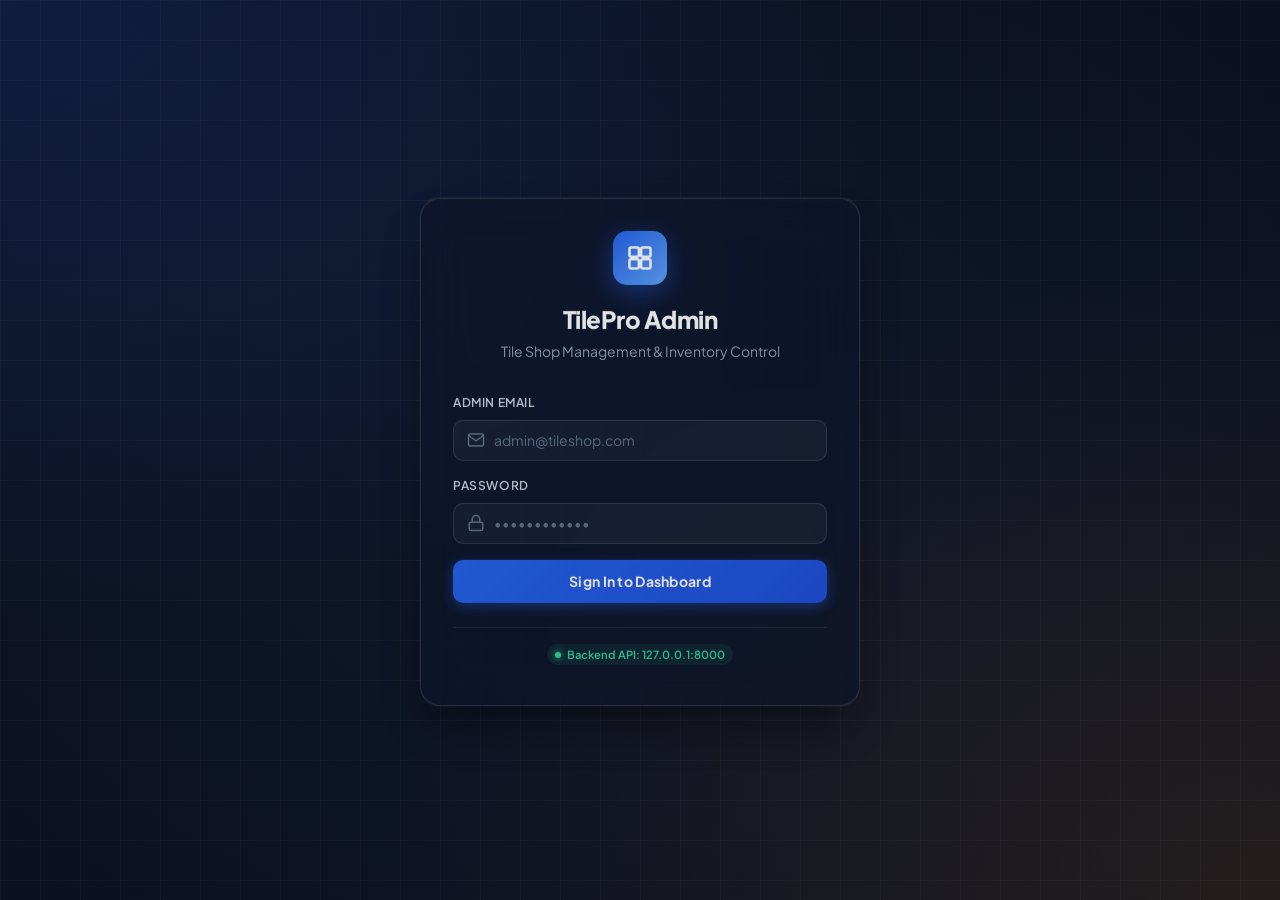
==== frontend/dashboard.html @ b04ba46c "complete everything before reports" ====
<!DOCTYPE html>
<html lang="en">
<head>
  <meta charset="UTF-8">
  <meta name="viewport" content="width=device-width, initial-scale=1.0">
  <title>Dashboard - Tile Shop Management</title>
  <link rel="icon" href="favicon.svg" type="image/svg+xml">
  <link rel="preconnect" href="https://fonts.googleapis.com">
  <link rel="preconnect" href="https://fonts.gstatic.com" crossorigin>
  <link rel="stylesheet" href="css/variables.css">
  <link rel="stylesheet" href="css/base.css">
  <link rel="stylesheet" href="css/components.css">
  <link rel="stylesheet" href="css/dashboard.css">
</head>
<body>
  <div class="app-container">
    <!-- Left Sidebar -->
    <aside class="sidebar" id="sidebar">
      <div class="sidebar-brand">
        <div class="brand-icon">
          <svg width="22" height="22" viewBox="0 0 24 24" fill="none" stroke="currentColor" stroke-width="2.2" stroke-linecap="round" stroke-linejoin="round">
            <rect x="3" y="3" width="8" height="8" rx="1.5"></rect>
            <rect x="13" y="3" width="8" height="8" rx="1.5"></rect>
            <rect x="3" y="13" width="8" height="8" rx="1.5"></rect>
            <rect x="13" y="13" width="8" height="8" rx="1.5"></rect>
          </svg>
        </div>
        <div class="brand-text">
          <span class="brand-title">TilePro</span>
          <span class="brand-subtitle">Management</span>
        </div>
      </div>

      <ul class="sidebar-menu">
        <li class="menu-category">Main Menu</li>
        <li>
          <a href="dashboard.html" class="nav-link active">
            <svg viewBox="0 0 24 24" fill="none" stroke="currentColor">
              <rect x="3" y="3" width="7" height="7"></rect>
              <rect x="14" y="3" width="7" height="7"></rect>
              <rect x="14" y="14" width="7" height="7"></rect>
              <rect x="3" y="14" width="7" height="7"></rect>
            </svg>
            <span>Dashboard</span>
          </a>
        </li>
        <li>
          <a href="products.html" class="nav-link">
            <svg viewBox="0 0 24 24" fill="none" stroke="currentColor">
              <path d="M21 16V8a2 2 0 0 0-1-1.73l-7-4a2 2 0 0 0-2 0l-7 4A2 2 0 0 0 3 8v8a2 2 0 0 0 1 1.73l7 4a2 2 0 0 0 2 0l7-4A2 2 0 0 0 21 16z"></path>
              <polyline points="3.27 6.96 12 12.01 20.73 6.96"></polyline>
              <line x1="12" y1="22.08" x2="12" y2="12"></line>
            </svg>
            <span>Products</span>
          </a>
        </li>

        <li class="menu-category">Transactions</li>
        <li>
          <a href="sales.html" class="nav-link">
            <svg viewBox="0 0 24 24" fill="none" stroke="currentColor">
              <circle cx="9" cy="21" r="1"></circle>
              <circle cx="20" cy="21" r="1"></circle>
              <path d="M1 1h4l2.68 13.39a2 2 0 0 0 2 1.61h9.72a2 2 0 0 0 2-1.61L23 6H6"></path>
            </svg>
            <span>Sales</span>
          </a>
        </li>
        <li>
          <a href="purchases.html" class="nav-link">
            <svg viewBox="0 0 24 24" fill="none" stroke="currentColor">
              <path d="M6 2L3 6v14a2 2 0 0 0 2 2h14a2 2 0 0 0 2-2V6l-3-2z"></path>
              <line x1="3" y1="6" x2="21" y2="6"></line>
              <path d="M16 10a4 4 0 0 1-8 0"></path>
            </svg>
            <span>Purchases</span>
          </a>
        </li>
      </ul>

      <div class="sidebar-footer">
        <div class="user-snippet">
          <div class="user-info-wrapper">
            <div class="user-avatar">A</div>
            <div class="user-meta">
              <span class="user-name text-truncate">Administrator</span>
              <span class="user-role-badge">Admin</span>
            </div>
          </div>
          <button type="button" class="btn-logout" id="logoutBtn" title="Log Out">
            <svg width="18" height="18" viewBox="0 0 24 24" fill="none" stroke="currentColor" stroke-width="2">
              <path d="M9 21H5a2 2 0 0 1-2-2V5a2 2 0 0 1 2-2h4"></path>
              <polyline points="16 17 21 12 16 7"></polyline>
              <line x1="21" y1="12" x2="9" y2="12"></line>
            </svg>
          </button>
        </div>
      </div>
    </aside>

    <!-- Main Wrapper -->
    <div class="main-wrapper">
      <!-- Top Header -->
      <header class="header">
        <div class="header-left">
          <button type="button" class="btn-toggle-sidebar" aria-label="Toggle navigation">
            <svg width="20" height="20" viewBox="0 0 24 24" fill="none" stroke="currentColor" stroke-width="2">
              <line x1="3" y1="12" x2="21" y2="12"></line>
              <line x1="3" y1="6" x2="21" y2="6"></line>
              <line x1="3" y1="18" x2="21" y2="18"></line>
            </svg>
          </button>
          <div class="page-title-group">
            <h1 class="page-title">Executive Dashboard</h1>
            <span class="page-subtitle">Real-time tile showroom metrics &amp; inventory balance</span>
          </div>
        </div>

        <div class="header-right">
          <div class="status-pill">
            <span class="status-dot"></span>
            <span>Store Online</span>
          </div>
          <a href="products.html" class="btn btn-primary">
            <svg width="18" height="18" viewBox="0 0 24 24" fill="none" stroke="currentColor" stroke-width="2.5">
              <line x1="12" y1="5" x2="12" y2="19"></line>
              <line x1="5" y1="12" x2="19" y2="12"></line>
            </svg>
            <span>Manage Products</span>
          </a>
        </div>
      </header>

      <!-- Main Dashboard Content -->
      <main class="main-content">
        <!-- Dashboard Hero Banner -->
        <div class="dashboard-hero">
          <div class="hero-text">
            <h2 class="hero-title">Welcome to TilePro Management</h2>
            <p class="hero-desc">
              Your centralized hub for tile stock, ceramic &amp; porcelain catalog, sales orders, and vendor purchases.
            </p>
          </div>
          <div class="hero-actions">
            <a href="products.html" class="btn btn-secondary" style="background: rgba(255,255,255,0.15); color: #fff; border-color: rgba(255,255,255,0.25);">
              Explore Catalog
            </a>
          </div>
        </div>

        <!-- Key Metrics Cards -->
        <div class="stats-grid">
          <div class="stat-card">
            <div class="stat-content">
              <span class="stat-label">Total Tile Designs</span>
              <span class="stat-value" id="dashTotalProducts">0</span>
              <span class="stat-subtext">Active inventory SKUs</span>
            </div>
            <div class="stat-icon-wrapper blue">
              <svg width="24" height="24" viewBox="0 0 24 24" fill="none" stroke="currentColor" stroke-width="2">
                <rect x="3" y="3" width="7" height="7"></rect>
                <rect x="14" y="3" width="7" height="7"></rect>
                <rect x="14" y="14" width="7" height="7"></rect>
                <rect x="3" y="14" width="7" height="7"></rect>
              </svg>
            </div>
          </div>

          <div class="stat-card">
            <div class="stat-content">
              <span class="stat-label">Active Brands</span>
              <span class="stat-value" id="dashTotalBrands">0</span>
              <span class="stat-subtext">Manufacturers tracked</span>
            </div>
            <div class="stat-icon-wrapper amber">
              <svg width="24" height="24" viewBox="0 0 24 24" fill="none" stroke="currentColor" stroke-width="2">
                <path d="M20.59 13.41l-7.17 7.17a2 2 0 0 1-2.83 0L2 12V2h10l8.59 8.59a2 2 0 0 1 0 2.82z"></path>
                <line x1="7" y1="7" x2="7.01" y2="7"></line>
              </svg>
            </div>
          </div>

          <div class="stat-card">
            <div class="stat-content">
              <span class="stat-label">Low Stock Items</span>
              <span class="stat-value" id="dashLowStockCount" style="color: var(--warning);">0</span>
              <span class="stat-subtext">Need reorder soon (&le; 15)</span>
            </div>
            <div class="stat-icon-wrapper amber">
              <svg width="24" height="24" viewBox="0 0 24 24" fill="none" stroke="currentColor" stroke-width="2">
                <path d="M10.29 3.86L1.82 18a2 2 0 0 0 1.71 3h16.94a2 2 0 0 0 1.71-3L13.71 3.86a2 2 0 0 0-3.42 0z"></path>
                <line x1="12" y1="9" x2="12" y2="13"></line>
                <line x1="12" y1="17" x2="12.01" y2="17"></line>
              </svg>
            </div>
          </div>

          <div class="stat-card">
            <div class="stat-content">
              <span class="stat-label">Out of Stock</span>
              <span class="stat-value" id="dashOutOfStockCount" style="color: var(--danger);">0</span>
              <span class="stat-subtext">Immediate action required</span>
            </div>
            <div class="stat-icon-wrapper rose">
              <svg width="24" height="24" viewBox="0 0 24 24" fill="none" stroke="currentColor" stroke-width="2">
                <circle cx="12" cy="12" r="10"></circle>
                <line x1="15" y1="9" x2="9" y2="15"></line>
                <line x1="9" y1="9" x2="15" y2="15"></line>
              </svg>
            </div>
          </div>
        </div>

        <!-- 2 Column Layout: Recent Products & Quick Shortcuts -->
        <div class="dashboard-grid">
          <!-- Left: Recent Catalog Highlights -->
          <div class="table-card">
            <div class="card-header" style="padding: var(--space-5) var(--space-6); margin-bottom: 0;">
              <h2 class="card-title">Recent Tile Designs</h2>
              <a href="products.html" class="btn btn-secondary btn-sm">View Full Catalog &rarr;</a>
            </div>
            <div class="table-responsive">
              <table class="data-table">
                <thead>
                  <tr>
                    <th>Product &amp; Brand</th>
                    <th>Size</th>
                    <th>Selling Price</th>
                    <th>Stock</th>
                  </tr>
                </thead>
                <tbody id="recentProductsTbody">
                  <tr>
                    <td colspan="4" style="text-align: center; color: var(--text-muted); padding: 2rem;">
                      Loading tile updates...
                    </td>
                  </tr>
                </tbody>
              </table>
            </div>
          </div>

          <!-- Right: Stock Alerts & Quick Navigation -->
          <div style="display: flex; flex-direction: column; gap: var(--space-6);">
            <!-- Low Stock Alerts -->
            <div class="card">
              <div class="card-header">
                <h2 class="card-title" style="display: flex; align-items: center; gap: 8px;">
                  <svg width="18" height="18" viewBox="0 0 24 24" fill="none" stroke="var(--warning)" stroke-width="2"><path d="M10.29 3.86L1.82 18a2 2 0 0 0 1.71 3h16.94a2 2 0 0 0 1.71-3L13.71 3.86a2 2 0 0 0-3.42 0z"></path><line x1="12" y1="9" x2="12" y2="13"></line><line x1="12" y1="17" x2="12.01" y2="17"></line></svg>
                  Stock Attention
                </h2>
              </div>
              <div id="lowStockAlertList" class="quick-action-list">
                <div style="text-align: center; color: var(--text-muted); padding: 1.5rem;">Checking inventory levels...</div>
              </div>
            </div>

            <!-- Quick Shortcuts -->
            <div class="card">
              <div class="card-header">
                <h2 class="card-title">Management Shortcuts</h2>
              </div>
              <div class="quick-action-list">
                <a href="products.html" class="quick-action-item">
                  <div class="quick-action-left">
                    <div class="quick-action-icon">
                      <svg width="18" height="18" viewBox="0 0 24 24" fill="none" stroke="currentColor" stroke-width="2"><rect x="3" y="3" width="7" height="7"></rect><rect x="14" y="3" width="7" height="7"></rect><rect x="14" y="14" width="7" height="7"></rect><rect x="3" y="14" width="7" height="7"></rect></svg>
                    </div>
                    <div class="quick-action-text">
                      <span class="quick-action-title">Product Catalog</span>
                      <span class="quick-action-subtitle">View, add, edit, or delete tiles</span>
                    </div>
                  </div>
                  <span style="color: var(--text-light);">&rarr;</span>
                </a>

                <a href="sales.html" class="quick-action-item">
                  <div class="quick-action-left">
                    <div class="quick-action-icon">
                      <svg width="18" height="18" viewBox="0 0 24 24" fill="none" stroke="currentColor" stroke-width="2"><circle cx="9" cy="21" r="1"></circle><circle cx="20" cy="21" r="1"></circle><path d="M1 1h4l2.68 13.39a2 2 0 0 0 2 1.61h9.72a2 2 0 0 0 2-1.61L23 6H6"></path></svg>
                    </div>
                    <div class="quick-action-text">
                      <span class="quick-action-title">Sales Orders</span>
                      <span class="quick-action-subtitle">Customer invoices &amp; bills</span>
                    </div>
                  </div>
                  <span style="color: var(--text-light);">&rarr;</span>
                </a>

                <a href="purchases.html" class="quick-action-item">
                  <div class="quick-action-left">
                    <div class="quick-action-icon">
                      <svg width="18" height="18" viewBox="0 0 24 24" fill="none" stroke="currentColor" stroke-width="2"><path d="M6 2L3 6v14a2 2 0 0 0 2 2h14a2 2 0 0 0 2-2V6l-3-2z"></path><line x1="3" y1="6" x2="21" y2="6"></line><path d="M16 10a4 4 0 0 1-8 0"></path></svg>
                    </div>
                    <div class="quick-action-text">
                      <span class="quick-action-title">Vendor Purchases</span>
                      <span class="quick-action-subtitle">Stock arrivals &amp; supplier orders</span>
                    </div>
                  </div>
                  <span style="color: var(--text-light);">&rarr;</span>
                </a>
              </div>
            </div>
          </div>
        </div>
      </main>
    </div>
  </div>

  <div class="toast-container"></div>

  <script src="js/config.js"></script>
  <script src="js/ui.js"></script>
  <script src="js/auth.js"></script>
  <script src="js/dashboard.js"></script>
</body>
</html>
---- frontend/css/variables.css ----
/* Design Tokens & CSS Variables for Tile Shop Management System */
:root {
  /* Color Palette - Modern Slate & Ceramic Accent */
  --primary: #2563eb;
  --primary-hover: #1d4ed8;
  --primary-light: #eff6ff;
  --primary-focus: rgba(37, 99, 235, 0.2);

  --accent: #d97706;
  --accent-hover: #b45309;
  --accent-light: #fef3c7;

  --success: #10b981;
  --success-hover: #059669;
  --success-light: #ecfdf5;
  --success-text: #065f46;

  --warning: #f59e0b;
  --warning-light: #fffbeb;
  --warning-text: #92400e;

  --danger: #ef4444;
  --danger-hover: #dc2626;
  --danger-light: #fef2f2;
  --danger-text: #991b1b;

  --info: #0284c7;
  --info-light: #f0f9ff;
  --info-text: #075985;

  /* Neutral & Grayscale */
  --bg-main: #f8fafc;
  --bg-surface: #ffffff;
  --bg-elevated: #ffffff;
  --bg-sidebar: #0f172a;
  --bg-sidebar-hover: #1e293b;
  --bg-sidebar-active: #2563eb;

  --text-main: #0f172a;
  --text-secondary: #475569;
  --text-muted: #64748b;
  --text-light: #94a3b8;
  --text-white: #ffffff;
  --text-sidebar: #cbd5e1;
  --text-sidebar-muted: #64748b;

  --border-color: #e2e8f0;
  --border-focus: #2563eb;
  --border-light: #f1f5f9;

  /* Typography */
  --font-family: 'Plus Jakarta Sans', -apple-system, BlinkMacSystemFont, 'Segoe UI', Roboto, Helvetica, Arial, sans-serif;
  --font-size-xs: 0.75rem;     /* 12px */
  --font-size-sm: 0.875rem;    /* 14px */
  --font-size-base: 1rem;      /* 16px */
  --font-size-md: 1.125rem;    /* 18px */
  --font-size-lg: 1.25rem;     /* 20px */
  --font-size-xl: 1.5rem;      /* 24px */
  --font-size-2xl: 1.875rem;   /* 30px */

  /* Shadows */
  --shadow-xs: 0 1px 2px 0 rgba(0, 0, 0, 0.05);
  --shadow-sm: 0 1px 3px 0 rgba(0, 0, 0, 0.08), 0 1px 2px -1px rgba(0, 0, 0, 0.06);
  --shadow-md: 0 4px 8px -1px rgba(0, 0, 0, 0.08), 0 2px 4px -2px rgba(0, 0, 0, 0.06);
  --shadow-lg: 0 12px 20px -3px rgba(0, 0, 0, 0.08), 0 4px 6px -4px rgba(0, 0, 0, 0.04);
  --shadow-xl: 0 20px 25px -5px rgba(0, 0, 0, 0.1), 0 8px 10px -6px rgba(0, 0, 0, 0.04);
  --shadow-modal: 0 25px 50px -12px rgba(15, 23, 42, 0.25), 0 0 0 1px rgba(15, 23, 42, 0.05);
  --glow-primary: 0 4px 20px -2px rgba(37, 99, 235, 0.35);
  --glow-accent: 0 4px 20px -2px rgba(217, 119, 6, 0.35);
  --glow-success: 0 4px 20px -2px rgba(16, 185, 129, 0.35);

  /* Spacing */
  --space-1: 0.25rem;
  --space-2: 0.5rem;
  --space-3: 0.75rem;
  --space-4: 1rem;
  --space-5: 1.25rem;
  --space-6: 1.5rem;
  --space-8: 2rem;
  --space-10: 2.5rem;
  --space-12: 3rem;

  /* Border Radius */
  --radius-sm: 6px;
  --radius-md: 10px;
  --radius-lg: 14px;
  --radius-xl: 20px;
  --radius-full: 9999px;

  /* Layout Dimensions */
  --sidebar-width: 260px;
  --sidebar-collapsed-width: 76px;
  --header-height: 70px;

  /* Transitions */
  --transition-fast: 150ms ease;
  --transition-normal: 250ms ease;
  --transition-smooth: cubic-bezier(0.4, 0, 0.2, 1);
  --z-modal: 1000;
  --z-toast: 1100;
  --z-header: 100;
  --z-sidebar: 101;
}
---- frontend/css/base.css ----
/* Base and Layout Reset */
@import url('https://fonts.googleapis.com/css2?family=Inter:wght@400;500;600;700&family=Plus+Jakarta+Sans:wght@400;500;600;700;800&display=swap');

*, *::before, *::after {
  box-sizing: border-box;
  margin: 0;
  padding: 0;
}

html {
  font-size: 16px;
  scroll-behavior: smooth;
}

body {
  font-family: var(--font-family);
  background-color: var(--bg-main);
  color: var(--text-main);
  line-height: 1.5;
  -webkit-font-smoothing: antialiased;
  -moz-osx-font-smoothing: grayscale;
  min-height: 100vh;
  overflow-x: hidden;
}

a {
  color: inherit;
  text-decoration: none;
}

button, input, select, textarea {
  font-family: inherit;
  font-size: inherit;
}

/* Custom Scrollbar */
::-webkit-scrollbar {
  width: 8px;
  height: 8px;
}
::-webkit-scrollbar-track {
  background: var(--bg-main);
}
::-webkit-scrollbar-thumb {
  background: var(--border-color);
  border-radius: var(--radius-full);
}
::-webkit-scrollbar-thumb:hover {
  background: var(--text-light);
}

/* Overall Dashboard Layout */
.app-container {
  display: flex;
  min-height: 100vh;
  width: 100%;
}

.main-wrapper {
  flex: 1;
  display: flex;
  flex-direction: column;
  min-width: 0;
  margin-left: var(--sidebar-width);
  transition: margin-left var(--transition-normal);
}

.main-content {
  flex: 1;
  padding: var(--space-8);
  max-width: 1440px;
  width: 100%;
  margin: 0 auto;
}

/* Utility Helpers */
.hidden {
  display: none !important;
}

.text-truncate {
  overflow: hidden;
  text-overflow: ellipsis;
  white-space: nowrap;
}

/* Mobile backdrop */
.sidebar-backdrop {
  position: fixed;
  inset: 0;
  background: rgba(15, 23, 42, 0.6);
  backdrop-filter: blur(4px);
  z-index: var(--z-sidebar) - 1;
  opacity: 0;
  visibility: hidden;
  transition: all var(--transition-normal);
}

.sidebar-backdrop.active {
  opacity: 1;
  visibility: visible;
}

/* Responsive adjustments */
@media (max-width: 1024px) {
  .main-wrapper {
    margin-left: 0;
  }
  .main-content {
    padding: var(--space-5);
  }
}
---- frontend/css/components.css ----
/* Reusable Components for Tile Shop Management System */

/* ==========================================================================
   1. Left Sidebar Navigation
   ========================================================================== */
.sidebar {
  position: fixed;
  top: 0;
  left: 0;
  bottom: 0;
  width: var(--sidebar-width);
  background-color: var(--bg-sidebar);
  color: var(--text-sidebar);
  display: flex;
  flex-direction: column;
  z-index: var(--z-sidebar);
  transition: transform var(--transition-normal);
  border-right: 1px solid rgba(255, 255, 255, 0.08);
}

.sidebar-brand {
  height: var(--header-height);
  display: flex;
  align-items: center;
  gap: var(--space-3);
  padding: 0 var(--space-6);
  border-bottom: 1px solid rgba(255, 255, 255, 0.08);
}

.brand-icon {
  width: 36px;
  height: 36px;
  background: linear-gradient(135deg, var(--primary), #60a5fa);
  border-radius: var(--radius-md);
  display: flex;
  align-items: center;
  justify-content: center;
  color: #ffffff;
  box-shadow: 0 4px 12px rgba(37, 99, 235, 0.35);
  flex-shrink: 0;
}

.brand-text {
  display: flex;
  flex-direction: column;
}

.brand-title {
  font-size: var(--font-size-md);
  font-weight: 700;
  color: #ffffff;
  letter-spacing: -0.02em;
  line-height: 1.2;
}

.brand-subtitle {
  font-size: var(--font-size-xs);
  color: var(--text-sidebar-muted);
  font-weight: 500;
  text-transform: uppercase;
  letter-spacing: 0.05em;
}

.sidebar-menu {
  flex: 1;
  padding: var(--space-6) var(--space-4);
  list-style: none;
  display: flex;
  flex-direction: column;
  gap: var(--space-1);
  overflow-y: auto;
}

.menu-category {
  font-size: 0.7rem;
  font-weight: 700;
  text-transform: uppercase;
  letter-spacing: 0.08em;
  color: var(--text-sidebar-muted);
  padding: var(--space-3) var(--space-3) var(--space-1);
  margin-top: var(--space-2);
}

.nav-link {
  display: flex;
  align-items: center;
  gap: var(--space-3);
  padding: 0.75rem var(--space-4);
  border-radius: var(--radius-md);
  color: var(--text-sidebar);
  font-size: var(--font-size-sm);
  font-weight: 500;
  transition: all var(--transition-fast);
  position: relative;
}

.nav-link svg {
  width: 20px;
  height: 20px;
  stroke-width: 2;
  color: var(--text-sidebar-muted);
  transition: color var(--transition-fast);
  flex-shrink: 0;
}

.nav-link:hover {
  background-color: var(--bg-sidebar-hover);
  color: #ffffff;
}

.nav-link:hover svg {
  color: #ffffff;
}

.nav-link.active {
  background: linear-gradient(90deg, rgba(37, 99, 235, 0.2), rgba(37, 99, 235, 0.04));
  color: #ffffff;
  font-weight: 600;
  border-left: 3px solid var(--primary);
  box-shadow: inset 0 1px 0 rgba(255,255,255,0.06);
}

.nav-link.active svg {
  color: #93c5fd;
}

.nav-link.active::after {
  content: '';
  position: absolute;
  right: 14px;
  top: 50%;
  transform: translateY(-50%);
  width: 6px;
  height: 6px;
  background: #38bdf8;
  border-radius: 50%;
  box-shadow: 0 0 8px rgba(56, 189, 248, 0.7);
  animation: pulseDot 2.2s infinite ease-in-out;
}

@keyframes pulseDot {
  0%, 100% {
    box-shadow: 0 0 6px rgba(56, 189, 248, 0.6);
    transform: translateY(-50%) scale(1);
  }
  50% {
    box-shadow: 0 0 12px rgba(56, 189, 248, 0.9);
    transform: translateY(-50%) scale(1.25);
  }
}

.sidebar-footer {
  padding: var(--space-4);
  border-top: 1px solid rgba(255, 255, 255, 0.08);
  background-color: rgba(15, 23, 42, 0.4);
}

.user-snippet {
  display: flex;
  align-items: center;
  justify-content: space-between;
  padding: var(--space-2) var(--space-3);
  border-radius: var(--radius-md);
  background: rgba(255, 255, 255, 0.03);
}

.user-info-wrapper {
  display: flex;
  align-items: center;
  gap: var(--space-3);
  min-width: 0;
}

.user-avatar {
  width: 36px;
  height: 36px;
  border-radius: var(--radius-full);
  background: #334155;
  color: #ffffff;
  display: flex;
  align-items: center;
  justify-content: center;
  font-weight: 700;
  font-size: var(--font-size-sm);
  border: 2px solid #475569;
  flex-shrink: 0;
}

.user-meta {
  display: flex;
  flex-direction: column;
  min-width: 0;
}

.user-name {
  font-size: var(--font-size-sm);
  font-weight: 600;
  color: #ffffff;
}

.user-role-badge {
  font-size: 0.7rem;
  color: #38bdf8;
  font-weight: 600;
  text-transform: uppercase;
  letter-spacing: 0.05em;
}

.btn-logout {
  background: transparent;
  border: none;
  color: var(--text-sidebar-muted);
  cursor: pointer;
  padding: var(--space-2);
  border-radius: var(--radius-sm);
  transition: all var(--transition-fast);
  display: flex;
  align-items: center;
  justify-content: center;
}

.btn-logout:hover {
  background-color: rgba(239, 68, 68, 0.15);
  color: #f87171;
}

@media (max-width: 1024px) {
  .sidebar {
    transform: translateX(-100%);
  }
  .sidebar.open {
    transform: translateX(0);
  }
}

/* ==========================================================================
   2. Top Header
   ========================================================================== */
.header {
  height: var(--header-height);
  background-color: rgba(255, 255, 255, 0.88);
  backdrop-filter: blur(12px);
  -webkit-backdrop-filter: blur(12px);
  border-bottom: 1px solid var(--border-color);
  padding: 0 var(--space-8);
  display: flex;
  align-items: center;
  justify-content: space-between;
  position: sticky;
  top: 0;
  z-index: var(--z-header);
  box-shadow: 0 1px 3px 0 rgba(0, 0, 0, 0.04);
}

.header-left {
  display: flex;
  align-items: center;
  gap: var(--space-4);
}

.btn-toggle-sidebar {
  display: none;
  background: transparent;
  border: 1px solid var(--border-color);
  padding: var(--space-2);
  border-radius: var(--radius-md);
  color: var(--text-secondary);
  cursor: pointer;
}

@media (max-width: 1024px) {
  .header {
    padding: 0 var(--space-5);
  }
  .btn-toggle-sidebar {
    display: flex;
    align-items: center;
    justify-content: center;
  }
}

.page-title-group {
  display: flex;
  flex-direction: column;
}

.page-title {
  font-size: var(--font-size-lg);
  font-weight: 700;
  color: var(--text-main);
  line-height: 1.2;
}

.page-subtitle {
  font-size: var(--font-size-xs);
  color: var(--text-muted);
  margin-top: 2px;
}

.header-right {
  display: flex;
  align-items: center;
  gap: var(--space-4);
}

.status-pill {
  display: flex;
  align-items: center;
  gap: var(--space-2);
  padding: 0.35rem 0.75rem;
  background: var(--bg-main);
  border: 1px solid var(--border-color);
  border-radius: var(--radius-full);
  font-size: var(--font-size-xs);
  font-weight: 600;
  color: var(--text-secondary);
}

.status-dot {
  width: 8px;
  height: 8px;
  border-radius: var(--radius-full);
  background-color: var(--success);
  box-shadow: 0 0 0 2px var(--success-light);
}

/* ==========================================================================
   3. Cards & Stats Grid
   ========================================================================== */
.card {
  background-color: var(--bg-surface);
  border-radius: var(--radius-lg);
  border: 1px solid var(--border-color);
  box-shadow: var(--shadow-sm);
  padding: var(--space-6);
  transition: transform var(--transition-normal), box-shadow var(--transition-normal);
}

.card-header {
  display: flex;
  align-items: center;
  justify-content: space-between;
  margin-bottom: var(--space-5);
  padding-bottom: var(--space-3);
  border-bottom: 1px solid var(--border-light);
}

.card-title {
  font-size: var(--font-size-md);
  font-weight: 700;
  color: var(--text-main);
}

.stats-grid {
  display: grid;
  grid-template-columns: repeat(auto-fit, minmax(240px, 1fr));
  gap: var(--space-6);
  margin-bottom: var(--space-8);
}

.stat-card {
  background-color: var(--bg-surface);
  border-radius: var(--radius-lg);
  border: 1px solid var(--border-color);
  padding: var(--space-5) var(--space-6);
  box-shadow: var(--shadow-sm);
  display: flex;
  align-items: center;
  justify-content: space-between;
  position: relative;
  overflow: hidden;
  transition: transform var(--transition-normal), box-shadow var(--transition-normal), border-color var(--transition-normal);
}

.stat-card:hover {
  transform: translateY(-2px);
  box-shadow: var(--shadow-md);
  border-color: #cbd5e1;
}

.stat-content {
  display: flex;
  flex-direction: column;
}

.stat-label {
  font-size: var(--font-size-xs);
  font-weight: 600;
  color: var(--text-muted);
  text-transform: uppercase;
  letter-spacing: 0.05em;
  margin-bottom: var(--space-1);
}

.stat-value {
  font-size: var(--font-size-2xl);
  font-weight: 800;
  color: var(--text-main);
  line-height: 1.1;
  font-feature-settings: "tnum";
}

.stat-subtext {
  font-size: var(--font-size-xs);
  color: var(--text-light);
  margin-top: var(--space-1);
}

.stat-icon-wrapper {
  width: 48px;
  height: 48px;
  border-radius: var(--radius-md);
  display: flex;
  align-items: center;
  justify-content: center;
  flex-shrink: 0;
}

.stat-icon-wrapper.blue {
  background: var(--primary-light);
  color: var(--primary);
}

.stat-icon-wrapper.amber {
  background: var(--accent-light);
  color: var(--accent);
}

.stat-icon-wrapper.emerald {
  background: var(--success-light);
  color: var(--success);
}

.stat-icon-wrapper.rose {
  background: var(--danger-light);
  color: var(--danger);
}

/* ==========================================================================
   4. Buttons
   ========================================================================== */
.btn {
  display: inline-flex;
  align-items: center;
  justify-content: center;
  gap: var(--space-2);
  padding: 0.65rem 1.25rem;
  border-radius: var(--radius-md);
  font-size: var(--font-size-sm);
  font-weight: 600;
  cursor: pointer;
  border: 1px solid transparent;
  transition: all var(--transition-fast);
  text-align: center;
  white-space: nowrap;
  user-select: none;
}

.btn:active:not(:disabled) {
  transform: translateY(1px) scale(0.99);
}

.btn:focus-visible {
  outline: none;
  box-shadow: 0 0 0 3px var(--primary-focus);
}

.btn:disabled {
  opacity: 0.6;
  cursor: not-allowed;
}

.btn-primary {
  background: linear-gradient(180deg, var(--primary) 0%, var(--primary-hover) 100%);
  color: #ffffff;
  box-shadow: 0 1px 2px rgba(0, 0, 0, 0.05), 0 2px 6px rgba(37, 99, 235, 0.25);
  border: 1px solid rgba(255, 255, 255, 0.12);
}
.btn-primary:hover:not(:disabled) {
  background: linear-gradient(180deg, var(--primary-hover) 0%, #1e40af 100%);
  box-shadow: 0 4px 12px rgba(37, 99, 235, 0.35);
  transform: translateY(-1px);
}

.btn-secondary {
  background-color: #ffffff;
  color: var(--text-secondary);
  border-color: var(--border-color);
  box-shadow: var(--shadow-xs);
}
.btn-secondary:hover:not(:disabled) {
  background-color: var(--bg-main);
  color: var(--text-main);
  border-color: #cbd5e1;
  transform: translateY(-1px);
}

.btn-danger {
  background-color: var(--danger);
  color: #ffffff;
  box-shadow: 0 2px 4px rgba(239, 68, 68, 0.2);
}
.btn-danger:hover:not(:disabled) {
  background-color: var(--danger-hover);
  box-shadow: 0 4px 8px rgba(239, 68, 68, 0.3);
}

.btn-outline-danger {
  background-color: transparent;
  color: var(--danger);
  border-color: rgba(239, 68, 68, 0.3);
}
.btn-outline-danger:hover:not(:disabled) {
  background-color: var(--danger-light);
  border-color: var(--danger);
}

.btn-sm {
  padding: 0.4rem 0.75rem;
  font-size: var(--font-size-xs);
  border-radius: var(--radius-sm);
}

.btn-icon {
  width: 34px;
  height: 34px;
  padding: 0;
  border-radius: var(--radius-md);
  border: 1px solid var(--border-color);
  background: var(--bg-surface);
  color: var(--text-secondary);
  transition: all var(--transition-fast);
}
.btn-icon:hover:not(:disabled) {
  background: var(--bg-main);
  color: var(--text-main);
  border-color: var(--text-light);
  transform: translateY(-1px);
  box-shadow: var(--shadow-xs);
}
.btn-icon:active:not(:disabled) {
  transform: translateY(0);
}

.btn-icon.edit:hover {
  color: var(--primary);
  border-color: rgba(37,99,235,0.4);
  background-color: var(--primary-light);
  box-shadow: 0 2px 8px rgba(37,99,235,0.15);
}

.btn-icon.delete:hover {
  color: var(--danger);
  border-color: rgba(239,68,68,0.4);
  background-color: var(--danger-light);
  box-shadow: 0 2px 8px rgba(239,68,68,0.15);
}

/* ==========================================================================
   5. Forms & Inputs
   ========================================================================== */
.form-group {
  display: flex;
  flex-direction: column;
  gap: var(--space-2);
  margin-bottom: var(--space-4);
}

.form-label {
  font-size: var(--font-size-sm);
  font-weight: 600;
  color: var(--text-main);
  display: flex;
  align-items: center;
  justify-content: space-between;
}

.form-label .required-star {
  color: var(--danger);
  margin-left: 2px;
}

.form-control, .form-select {
  width: 100%;
  padding: 0.65rem 0.95rem;
  font-size: var(--font-size-sm);
  color: var(--text-main);
  background-color: var(--bg-surface);
  border: 1px solid var(--border-color);
  border-radius: var(--radius-md);
  transition: all var(--transition-fast);
  outline: none;
}

.form-control::placeholder {
  color: var(--text-light);
}

.form-control:focus, .form-select:focus {
  border-color: var(--border-focus);
  box-shadow: 0 0 0 3px var(--primary-focus);
}

.form-control.is-invalid {
  border-color: var(--danger);
  background-color: #fffafa;
}

.form-error {
  font-size: var(--font-size-xs);
  color: var(--danger);
  margin-top: 2px;
}

.form-hint {
  font-size: var(--font-size-xs);
  color: var(--text-muted);
}

.input-with-icon {
  position: relative;
  display: flex;
  align-items: center;
}

.input-with-icon .input-icon {
  position: absolute;
  left: 0.85rem;
  color: var(--text-muted);
  pointer-events: none;
  width: 18px;
  height: 18px;
}

.input-with-icon .form-control {
  padding-left: 2.5rem;
}

.form-row {
  display: grid;
  grid-template-columns: repeat(auto-fit, minmax(200px, 1fr));
  gap: var(--space-4);
}

/* ==========================================================================
   6. Table Component
   ========================================================================== */
.table-card {
  background-color: var(--bg-surface);
  border-radius: var(--radius-lg);
  border: 1px solid var(--border-color);
  box-shadow: var(--shadow-sm);
  overflow: hidden;
}

.table-responsive {
  width: 100%;
  overflow-x: auto;
}

.data-table {
  width: 100%;
  border-collapse: collapse;
  text-align: left;
  font-size: var(--font-size-sm);
}

.data-table th {
  background-color: #f8fafc;
  color: var(--text-muted);
  font-size: var(--font-size-xs);
  font-weight: 700;
  text-transform: uppercase;
  letter-spacing: 0.05em;
  padding: 0.85rem 1.25rem;
  border-bottom: 1px solid var(--border-color);
  white-space: nowrap;
}

.data-table td {
  padding: 1rem 1.25rem;
  border-bottom: 1px solid var(--border-color);
  color: var(--text-main);
  vertical-align: middle;
}

.data-table tbody tr {
  transition: background-color var(--transition-fast);
  position: relative;
}

.data-table tbody tr:hover {
  background-color: #f0f6ff;
}

.data-table tbody tr:last-child td {
  border-bottom: none;
}

.table-actions {
  display: flex;
  align-items: center;
  gap: var(--space-2);
  justify-content: flex-end;
}

/* ==========================================================================
   7. Toolbar (Search, Filter, Actions)
   ========================================================================== */
.toolbar {
  display: flex;
  flex-wrap: wrap;
  align-items: center;
  justify-content: space-between;
  gap: var(--space-4);
  margin-bottom: var(--space-6);
}

.toolbar-search {
  flex: 1;
  min-width: 280px;
  max-width: 440px;
}

.toolbar-filters {
  display: flex;
  flex-wrap: wrap;
  align-items: center;
  gap: var(--space-3);
}

/* ==========================================================================
   8. Badges / Chips
   ========================================================================== */
.badge {
  display: inline-flex;
  align-items: center;
  gap: 4px;
  padding: 0.25rem 0.65rem;
  border-radius: var(--radius-full);
  font-size: var(--font-size-xs);
  font-weight: 600;
  line-height: 1;
}

.badge-success {
  background-color: var(--success-light);
  color: var(--success-text);
}

.badge-warning {
  background-color: var(--warning-light);
  color: var(--warning-text);
}

.badge-danger {
  background-color: var(--danger-light);
  color: var(--danger-text);
}

.badge-brand {
  background-color: var(--primary-light);
  color: var(--primary);
}

.badge-neutral {
  background-color: #f1f5f9;
  color: var(--text-secondary);
}

/* ==========================================================================
   9. Modals & Dialogs
   ========================================================================== */
.modal-backdrop {
  position: fixed;
  inset: 0;
  background-color: rgba(15, 23, 42, 0.6);
  backdrop-filter: blur(4px);
  display: flex;
  align-items: center;
  justify-content: center;
  padding: var(--space-4);
  z-index: var(--z-modal);
  opacity: 0;
  visibility: hidden;
  transition: opacity var(--transition-normal), visibility var(--transition-normal);
}

.modal-backdrop.active {
  opacity: 1;
  visibility: visible;
}

.modal {
  background-color: var(--bg-surface);
  border-radius: var(--radius-xl);
  box-shadow: var(--shadow-modal);
  width: 100%;
  max-width: 540px;
  overflow: hidden;
  transform: scale(0.94) translateY(16px);
  opacity: 0;
  transition: transform 0.28s cubic-bezier(0.34,1.56,0.64,1), opacity 0.22s ease;
  border: 1px solid var(--border-color);
}

.modal-backdrop.active .modal {
  transform: scale(1) translateY(0);
  opacity: 1;
}

.modal-header {
  padding: var(--space-5) var(--space-6);
  border-bottom: 1px solid var(--border-color);
  display: flex;
  align-items: center;
  justify-content: space-between;
}

.modal-title {
  font-size: var(--font-size-md);
  font-weight: 700;
  color: var(--text-main);
}

.modal-close-btn {
  background: transparent;
  border: none;
  color: var(--text-muted);
  cursor: pointer;
  padding: var(--space-1);
  border-radius: var(--radius-sm);
  display: flex;
  align-items: center;
  justify-content: center;
  transition: color var(--transition-fast);
}

.modal-close-btn:hover {
  color: var(--text-main);
}

.modal-body {
  padding: var(--space-6);
  max-height: calc(85vh - 140px);
  overflow-y: auto;
}

.modal-footer {
  padding: var(--space-4) var(--space-6);
  border-top: 1px solid var(--border-color);
  background-color: #f8fafc;
  display: flex;
  align-items: center;
  justify-content: flex-end;
  gap: var(--space-3);
}

/* Confirmation Dialog (Destructive action) */
.confirm-box {
  text-align: center;
  padding: var(--space-6) var(--space-4) var(--space-4);
}

.confirm-icon-wrapper {
  width: 60px;
  height: 60px;
  background: linear-gradient(135deg, #fef2f2, #fee2e2);
  color: var(--danger);
  border-radius: var(--radius-full);
  display: inline-flex;
  align-items: center;
  justify-content: center;
  margin-bottom: var(--space-4);
  box-shadow: 0 0 0 8px rgba(239,68,68,0.06);
}

.confirm-title {
  font-size: var(--font-size-lg);
  font-weight: 700;
  color: var(--text-main);
  margin-bottom: var(--space-2);
  letter-spacing: -0.01em;
}

.confirm-message {
  font-size: var(--font-size-sm);
  color: var(--text-muted);
  line-height: 1.6;
  max-width: 360px;
  margin: 0 auto var(--space-5);
}

/* Confirm button loading state */
.confirm-btn-loading {
  display: inline-flex;
  align-items: center;
  gap: 8px;
}

/* ==========================================================================
   10. Empty, Loading, and Error States
   ========================================================================== */
.empty-state {
  text-align: center;
  padding: var(--space-12) var(--space-6);
}

.empty-icon-wrapper {
  width: 64px;
  height: 64px;
  background-color: var(--bg-main);
  border: 1px solid var(--border-color);
  border-radius: var(--radius-full);
  display: inline-flex;
  align-items: center;
  justify-content: center;
  color: var(--text-light);
  margin-bottom: var(--space-4);
}

.empty-title {
  font-size: var(--font-size-md);
  font-weight: 700;
  color: var(--text-main);
  margin-bottom: var(--space-1);
}

.empty-description {
  font-size: var(--font-size-sm);
  color: var(--text-muted);
  max-width: 360px;
  margin: 0 auto var(--space-6);
}

/* Loading Skeleton */
.skeleton {
  background: linear-gradient(90deg, #f1f5f9 0%, #e8eef6 40%, #f1f5f9 80%);
  background-size: 300% 100%;
  animation: skeleton-shimmer 1.6s ease-in-out infinite;
  border-radius: var(--radius-sm);
}

@keyframes skeleton-shimmer {
  0%   { background-position: 100% 0; }
  100% { background-position: -100% 0; }
}

.spinner {
  width: 24px;
  height: 24px;
  border: 3px solid rgba(37, 99, 235, 0.18);
  border-radius: 50%;
  border-top-color: var(--primary);
  animation: spin 0.75s linear infinite;
  display: inline-block;
  flex-shrink: 0;
}

@keyframes spin {
  to { transform: rotate(360deg); }
}

/* Alerts */
.alert {
  padding: var(--space-4) var(--space-5);
  border-radius: var(--radius-md);
  font-size: var(--font-size-sm);
  display: flex;
  align-items: flex-start;
  gap: var(--space-3);
  margin-bottom: var(--space-5);
  border: 1px solid transparent;
}

.alert-danger {
  background-color: var(--danger-light);
  border-color: rgba(239, 68, 68, 0.2);
  color: var(--danger-text);
}

.alert-success {
  background-color: var(--success-light);
  border-color: rgba(16, 185, 129, 0.2);
  color: var(--success-text);
}

/* ==========================================================================
   11. Toast Notifications
   ========================================================================== */
.toast-container {
  position: fixed;
  top: var(--space-5);
  right: var(--space-5);
  display: flex;
  flex-direction: column;
  gap: var(--space-3);
  z-index: var(--z-toast);
  pointer-events: none;
  max-width: 380px;
  width: 100%;
}

.toast {
  pointer-events: auto;
  background-color: var(--bg-surface);
  border: 1px solid var(--border-color);
  border-radius: var(--radius-lg);
  box-shadow: 0 10px 30px -4px rgba(15, 23, 42, 0.16), 0 4px 10px -2px rgba(15, 23, 42, 0.08);
  padding: 1rem 1.15rem;
  display: flex;
  align-items: flex-start;
  gap: var(--space-3);
  overflow: hidden;
  position: relative;
  transform: translateX(calc(100% + 24px));
  opacity: 0;
  transition: transform 0.32s cubic-bezier(0.34, 1.4, 0.64, 1), opacity 0.25s ease;
  min-width: 290px;
}

.toast::after {
  content: '';
  position: absolute;
  bottom: 0;
  left: 0;
  height: 2.5px;
  background: currentColor;
  opacity: 0.25;
  width: 100%;
  animation: toastProgress 4s linear forwards;
}

@keyframes toastProgress {
  from { width: 100%; }
  to { width: 0%; }
}

.toast.show {
  transform: translateX(0);
  opacity: 1;
}

.toast-icon {
  flex-shrink: 0;
  margin-top: 1px;
}

.toast-content {
  flex: 1;
}

.toast-title {
  font-size: var(--font-size-sm);
  font-weight: 700;
  color: var(--text-main);
  line-height: 1.2;
}

.toast-message {
  font-size: var(--font-size-xs);
  color: var(--text-secondary);
  margin-top: 2px;
}

.toast-close {
  background: transparent;
  border: none;
  color: var(--text-light);
  cursor: pointer;
  padding: 2px;
  display: flex;
}
.toast-close:hover {
  color: var(--text-main);
}

.toast.toast-success {
  border-left: 4px solid var(--success);
}
.toast.toast-success .toast-icon {
  color: var(--success);
}

.toast.toast-error {
  border-left: 4px solid var(--danger);
}
.toast.toast-error .toast-icon {
  color: var(--danger);
}

.toast.toast-warning {
  border-left: 4px solid var(--warning);
}
.toast.toast-warning .toast-icon {
  color: var(--warning);
}

.toast.toast-info {
  border-left: 4px solid var(--info);
}
.toast.toast-info .toast-icon {
  color: var(--info);
}
---- frontend/css/dashboard.css ----
/* Dashboard Page Specific Styles */

.dashboard-hero {
  background: linear-gradient(135deg, #0f172a 0%, #1e293b 100%);
  border-radius: var(--radius-xl);
  padding: var(--space-8);
  color: #ffffff;
  margin-bottom: var(--space-8);
  display: flex;
  align-items: center;
  justify-content: space-between;
  gap: var(--space-6);
  position: relative;
  overflow: hidden;
  box-shadow: 0 10px 25px -5px rgba(15, 23, 42, 0.25), 0 0 0 1px rgba(255, 255, 255, 0.05);
}

.dashboard-hero::before {
  content: "";
  position: absolute;
  inset: 0;
  background-image: 
    linear-gradient(to right, rgba(255, 255, 255, 0.03) 1px, transparent 1px),
    linear-gradient(to bottom, rgba(255, 255, 255, 0.03) 1px, transparent 1px);
  background-size: 32px 32px;
  pointer-events: none;
}

.dashboard-hero::after {
  content: "";
  position: absolute;
  right: -30px;
  top: -30px;
  width: 320px;
  height: 320px;
  background: radial-gradient(circle, rgba(37, 99, 235, 0.3) 0%, transparent 70%);
  pointer-events: none;
}

.hero-text {
  max-width: 600px;
  position: relative;
  z-index: 2;
}

.hero-title {
  font-size: var(--font-size-xl);
  font-weight: 800;
  letter-spacing: -0.02em;
  margin-bottom: var(--space-2);
}

.hero-desc {
  font-size: var(--font-size-sm);
  color: #cbd5e1;
  line-height: 1.6;
}

.hero-actions {
  display: flex;
  gap: var(--space-3);
  position: relative;
  z-index: 2;
}

.dashboard-grid {
  display: grid;
  grid-template-columns: 2fr 1fr;
  gap: var(--space-6);
}

@media (max-width: 1024px) {
  .dashboard-grid {
    grid-template-columns: 1fr;
  }
  .dashboard-hero {
    flex-direction: column;
    align-items: flex-start;
  }
}

.quick-action-list {
  display: flex;
  flex-direction: column;
  gap: var(--space-3);
}

.quick-action-item {
  display: flex;
  align-items: center;
  justify-content: space-between;
  padding: var(--space-3) var(--space-4);
  border-radius: var(--radius-md);
  border: 1px solid var(--border-color);
  background: var(--bg-surface);
  transition: all var(--transition-fast);
  color: var(--text-main);
  text-decoration: none;
}

.quick-action-item:hover {
  border-color: var(--primary);
  background: var(--primary-light);
  transform: translateX(3px);
}

.quick-action-left {
  display: flex;
  align-items: center;
  gap: var(--space-3);
}

.quick-action-icon {
  width: 36px;
  height: 36px;
  border-radius: var(--radius-sm);
  background: #f1f5f9;
  display: flex;
  align-items: center;
  justify-content: center;
  color: var(--primary);
}

.quick-action-text {
  display: flex;
  flex-direction: column;
}

.quick-action-title {
  font-size: var(--font-size-sm);
  font-weight: 600;
}

.quick-action-subtitle {
  font-size: var(--font-size-xs);
  color: var(--text-muted);
}
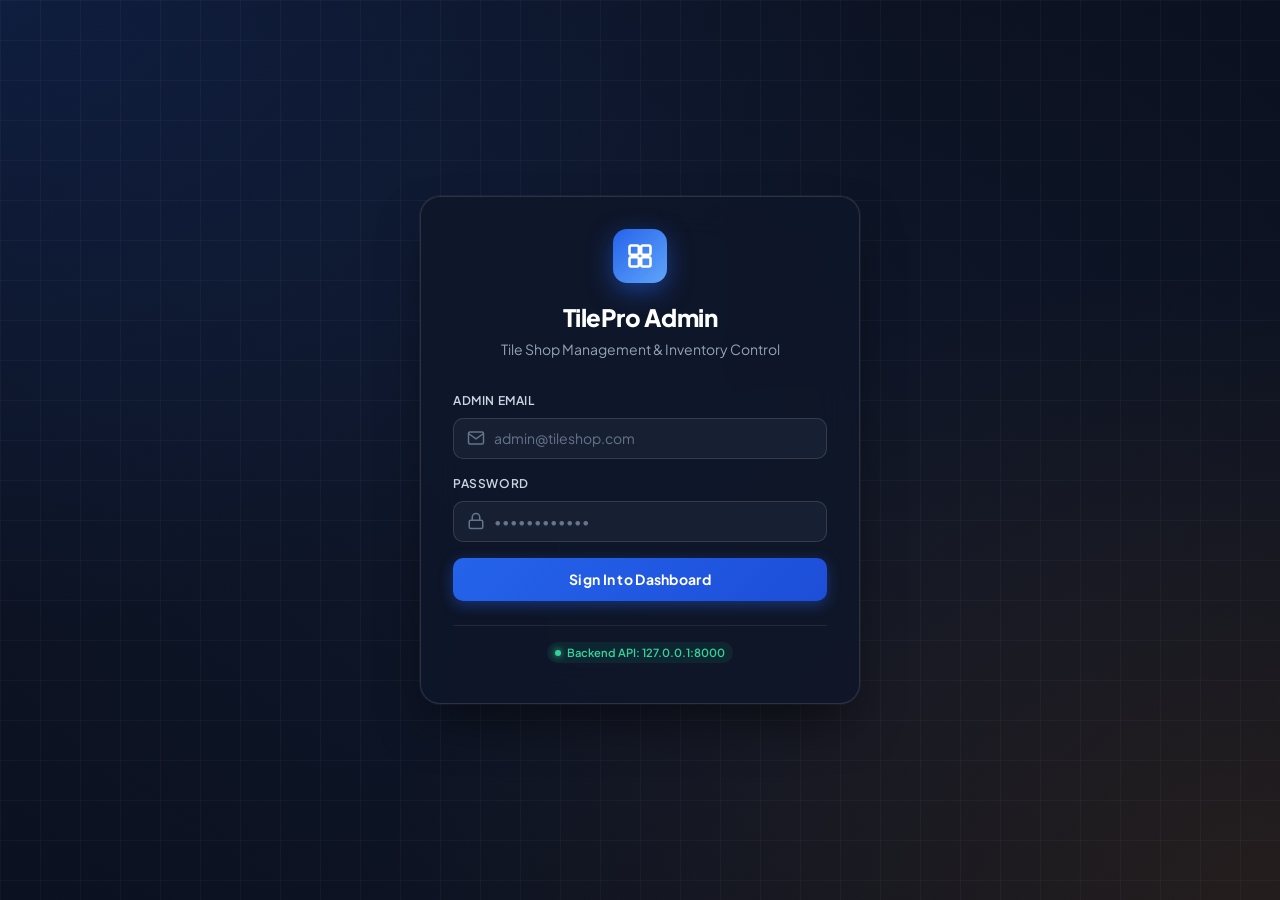
==== commit 45f8856f: "complete requirement 1 in frontend" ====
--- a/frontend/dashboard.html
+++ b/frontend/dashboard.html
@@ -209,6 +209,20 @@
               </svg>
             </div>
           </div>
+
+          <div class="stat-card">
+            <div class="stat-content">
+              <span class="stat-label">Purchase Inventory Value</span>
+              <span class="stat-value" id="dashInventoryValue" style="font-size: 1.4rem;">₹ 0.00</span>
+              <span class="stat-subtext">Inventory Cost Value</span>
+            </div>
+            <div class="stat-icon-wrapper emerald">
+              <svg width="24" height="24" viewBox="0 0 24 24" fill="none" stroke="currentColor" stroke-width="2">
+                <line x1="12" y1="1" x2="12" y2="23"></line>
+                <path d="M17 5H9.5a3.5 3.5 0 0 0 0 7h5a3.5 3.5 0 0 1 0 7H6"></path>
+              </svg>
+            </div>
+          </div>
         </div>
 
         <!-- 2 Column Layout: Recent Products & Quick Shortcuts -->
@@ -225,7 +239,7 @@
                   <tr>
                     <th>Product &amp; Brand</th>
                     <th>Size</th>
-                    <th>Selling Price</th>
+                    <th>Avg Purchase Price</th>
                     <th>Stock</th>
                   </tr>
                 </thead>
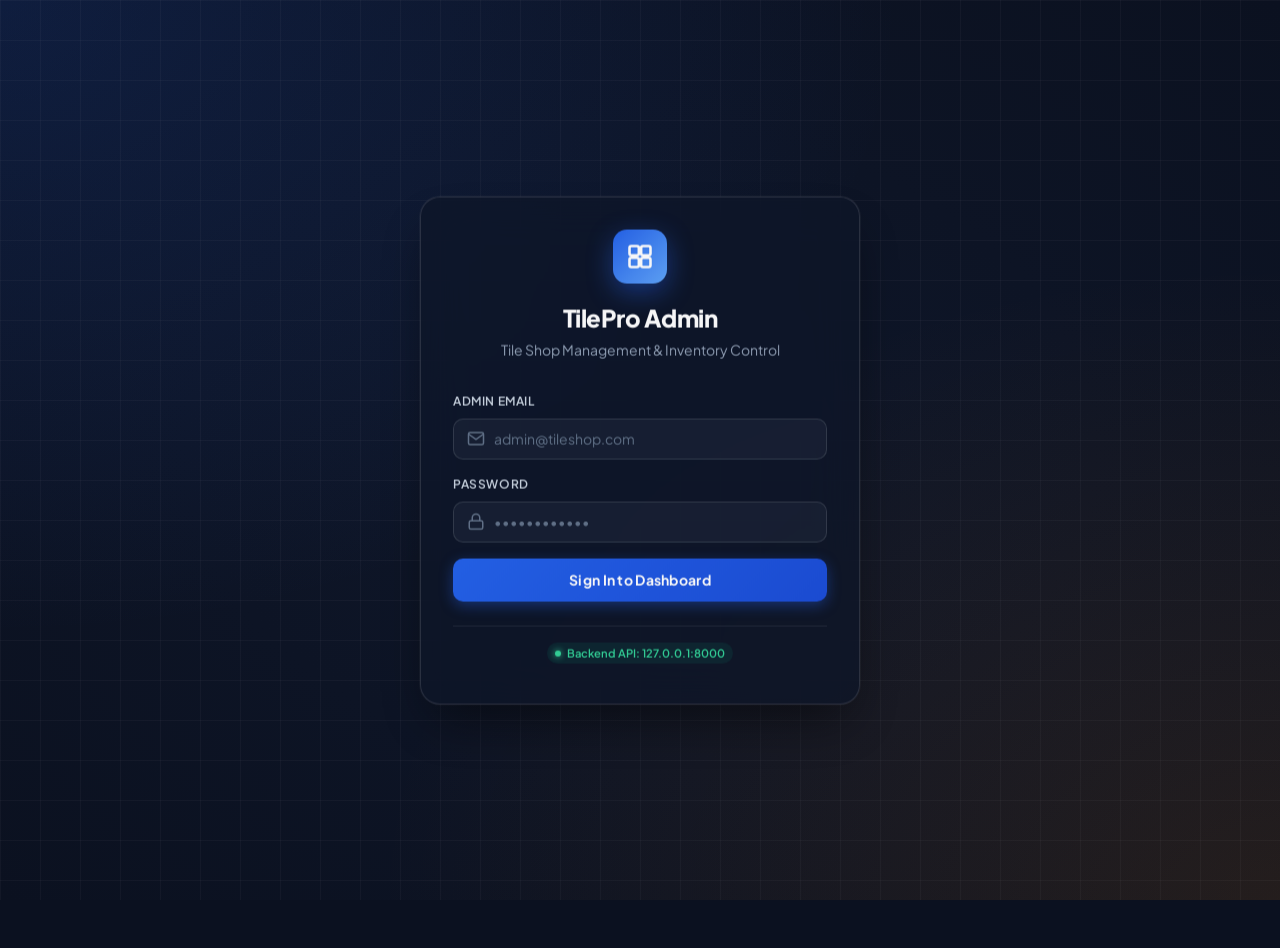
==== commit bfc68a0a: "implement requirement 4,5,6(customer sale return,rejection,expense) handle" ====
--- a/frontend/dashboard.html
+++ b/frontend/dashboard.html
@@ -76,6 +76,25 @@
             <span>Purchases</span>
           </a>
         </li>
+        <li>
+          <a href="rejections.html" class="nav-link">
+            <svg viewBox="0 0 24 24" fill="none" stroke="currentColor">
+              <circle cx="12" cy="12" r="10"></circle>
+              <line x1="15" y1="9" x2="9" y2="15"></line>
+              <line x1="9" y1="9" x2="15" y2="15"></line>
+            </svg>
+            <span>Rejections</span>
+          </a>
+        </li>
+        <li>
+          <a href="expenses.html" class="nav-link">
+            <svg viewBox="0 0 24 24" fill="none" stroke="currentColor">
+              <line x1="12" y1="1" x2="12" y2="23"></line>
+              <path d="M17 5H9.5a3.5 3.5 0 0 0 0 7h5a3.5 3.5 0 0 1 0 7H6"></path>
+            </svg>
+            <span>Expenses</span>
+          </a>
+        </li>
       </ul>
 
       <div class="sidebar-footer">
@@ -313,8 +332,52 @@
                   </div>
                   <span style="color: var(--text-light);">&rarr;</span>
                 </a>
+
+                <a href="rejections.html" class="quick-action-item">
+                  <div class="quick-action-left">
+                    <div class="quick-action-icon">
+                      <svg width="18" height="18" viewBox="0 0 24 24" fill="none" stroke="currentColor" stroke-width="2"><circle cx="12" cy="12" r="10"></circle><line x1="15" y1="9" x2="9" y2="15"></line><line x1="9" y1="9" x2="15" y2="15"></line></svg>
+                    </div>
+                    <div class="quick-action-text">
+                      <span class="quick-action-title">Rejections &amp; Waste</span>
+                      <span class="quick-action-subtitle">Damaged stock &amp; inventory loss</span>
+                    </div>
+                  </div>
+                  <span style="color: var(--text-light);">&rarr;</span>
+                </a>
+
+                <a href="expenses.html" class="quick-action-item">
+                  <div class="quick-action-left">
+                    <div class="quick-action-icon">
+                      <svg width="18" height="18" viewBox="0 0 24 24" fill="none" stroke="currentColor" stroke-width="2"><line x1="12" y1="1" x2="12" y2="23"></line><path d="M17 5H9.5a3.5 3.5 0 0 0 0 7h5a3.5 3.5 0 0 1 0 7H6"></path></svg>
+                    </div>
+                    <div class="quick-action-text">
+                      <span class="quick-action-title">Business Expenses</span>
+                      <span class="quick-action-subtitle">Electricity, rent, salary &amp; more</span>
+                    </div>
+                  </div>
+                  <span style="color: var(--text-light);">&rarr;</span>
+                </a>
               </div>
             </div>
+          </div>
+        </div>
+
+        <!-- Outstanding Customers (Udhaari) -->
+        <div class="table-card" style="margin-top: var(--space-6);">
+          <div class="card-header" style="padding: var(--space-5) var(--space-6); margin-bottom: 0; display: flex; align-items: center; justify-content: space-between; flex-wrap: wrap; gap: var(--space-3);">
+            <div style="display: flex; align-items: center; gap: var(--space-3);">
+              <svg width="20" height="20" viewBox="0 0 24 24" fill="none" stroke="#e11d48" stroke-width="2.2">
+                <line x1="12" y1="1" x2="12" y2="23"></line>
+                <path d="M17 5H9.5a3.5 3.5 0 0 0 0 7h5a3.5 3.5 0 0 1 0 7H6"></path>
+              </svg>
+              <h2 class="card-title">Outstanding Customers (Udhaari)</h2>
+              <span class="badge badge-danger" id="outstandingCount" style="display:none;">0</span>
+            </div>
+            <a href="sales.html" class="btn btn-secondary btn-sm">View Sales &rarr;</a>
+          </div>
+          <div id="outstandingCustomerList" style="padding: var(--space-2) var(--space-6) var(--space-5);">
+            <div style="text-align: center; color: var(--text-muted); padding: 1.5rem;">Loading outstanding dues...</div>
           </div>
         </div>
       </main>
--- a/frontend/css/dashboard.css
+++ b/frontend/css/dashboard.css
@@ -135,3 +135,92 @@
   font-size: var(--font-size-xs);
   color: var(--text-muted);
 }
+
+/* Outstanding Customers table */
+.outstanding-table {
+  width: 100%;
+  border-collapse: separate;
+  border-spacing: 0;
+  table-layout: fixed;
+}
+
+.outstanding-table thead th {
+  text-align: left;
+  font-size: var(--font-size-xs);
+  font-weight: 600;
+  color: var(--text-muted);
+  text-transform: uppercase;
+  letter-spacing: 0.04em;
+  padding: 0.75rem 1.25rem;
+  border-bottom: 1px solid var(--border-light);
+}
+
+.outstanding-table thead th:last-child {
+  text-align: right;
+}
+
+.outstanding-table tbody td {
+  padding: 1rem 1.25rem;
+  vertical-align: middle;
+  border-bottom: 1px solid var(--border-light);
+  word-break: break-word;
+}
+
+.outstanding-table tbody tr:last-child td {
+  border-bottom: none;
+}
+
+.outstanding-table th:nth-child(1),
+.outstanding-table td:nth-child(1) {
+  width: 40%;
+}
+
+.outstanding-table th:nth-child(2),
+.outstanding-table td:nth-child(2) {
+  width: 35%;
+}
+
+.outstanding-table th:nth-child(3),
+.outstanding-table td:nth-child(3) {
+  width: 25%;
+  text-align: right;
+}
+
+.outstanding-customer-name {
+  font-weight: 600;
+  color: var(--text-main);
+}
+
+.outstanding-phone {
+  color: var(--text-muted);
+  font-variant-numeric: tabular-nums;
+  letter-spacing: 0.02em;
+}
+
+.outstanding-amount-badge {
+  display: inline-block;
+  padding: 0.35rem 0.75rem;
+  border-radius: var(--radius-sm);
+  background: #fff1f2;
+  color: #e11d48;
+  font-weight: 700;
+  font-feature-settings: "tnum";
+  white-space: nowrap;
+}
+
+@media (max-width: 640px) {
+  .outstanding-table th:nth-child(1),
+  .outstanding-table td:nth-child(1),
+  .outstanding-table th:nth-child(2),
+  .outstanding-table td:nth-child(2),
+  .outstanding-table th:nth-child(3),
+  .outstanding-table td:nth-child(3) {
+    width: auto;
+  }
+
+  .outstanding-table thead th,
+  .outstanding-table tbody td {
+    padding: 0.75rem 0.5rem;
+  }
+}
+
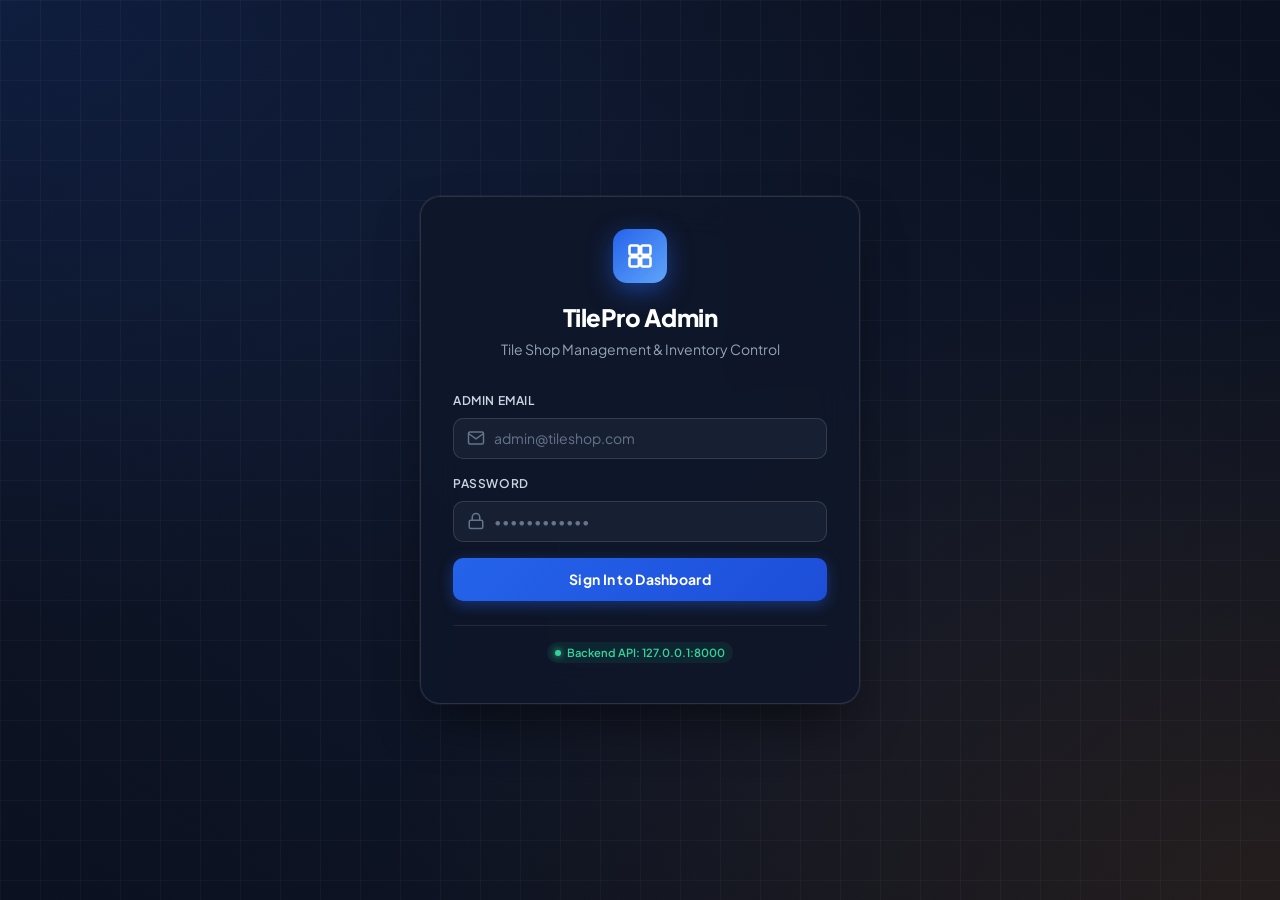
==== commit e85dcea9: "implement filter in every sction and generate report with filteration" ====
--- a/frontend/dashboard.html
+++ b/frontend/dashboard.html
@@ -95,6 +95,18 @@
             <span>Expenses</span>
           </a>
         </li>
+
+        <li class="menu-category">Insights</li>
+        <li>
+          <a href="reports.html" class="nav-link">
+            <svg viewBox="0 0 24 24" fill="none" stroke="currentColor">
+              <line x1="18" y1="20" x2="18" y2="10"></line>
+              <line x1="12" y1="20" x2="12" y2="4"></line>
+              <line x1="6" y1="20" x2="6" y2="14"></line>
+            </svg>
+            <span>Reports</span>
+          </a>
+        </li>
       </ul>
 
       <div class="sidebar-footer">
--- a/frontend/css/components.css
+++ b/frontend/css/components.css
@@ -729,6 +729,30 @@
   gap: var(--space-3);
 }
 
+.date-range-filter {
+  display: flex;
+  flex-wrap: wrap;
+  align-items: center;
+  gap: var(--space-2);
+}
+
+.date-range-filter label {
+  display: inline-flex;
+  align-items: center;
+  gap: 0.35rem;
+  font-size: var(--font-size-xs);
+  font-weight: 600;
+  color: var(--text-secondary);
+  white-space: nowrap;
+}
+
+.date-range-filter .form-control {
+  width: auto;
+  min-width: 9.5rem;
+  font-size: var(--font-size-xs);
+  padding: 0.4rem 0.6rem;
+}
+
 /* ==========================================================================
    8. Badges / Chips
    ========================================================================== */
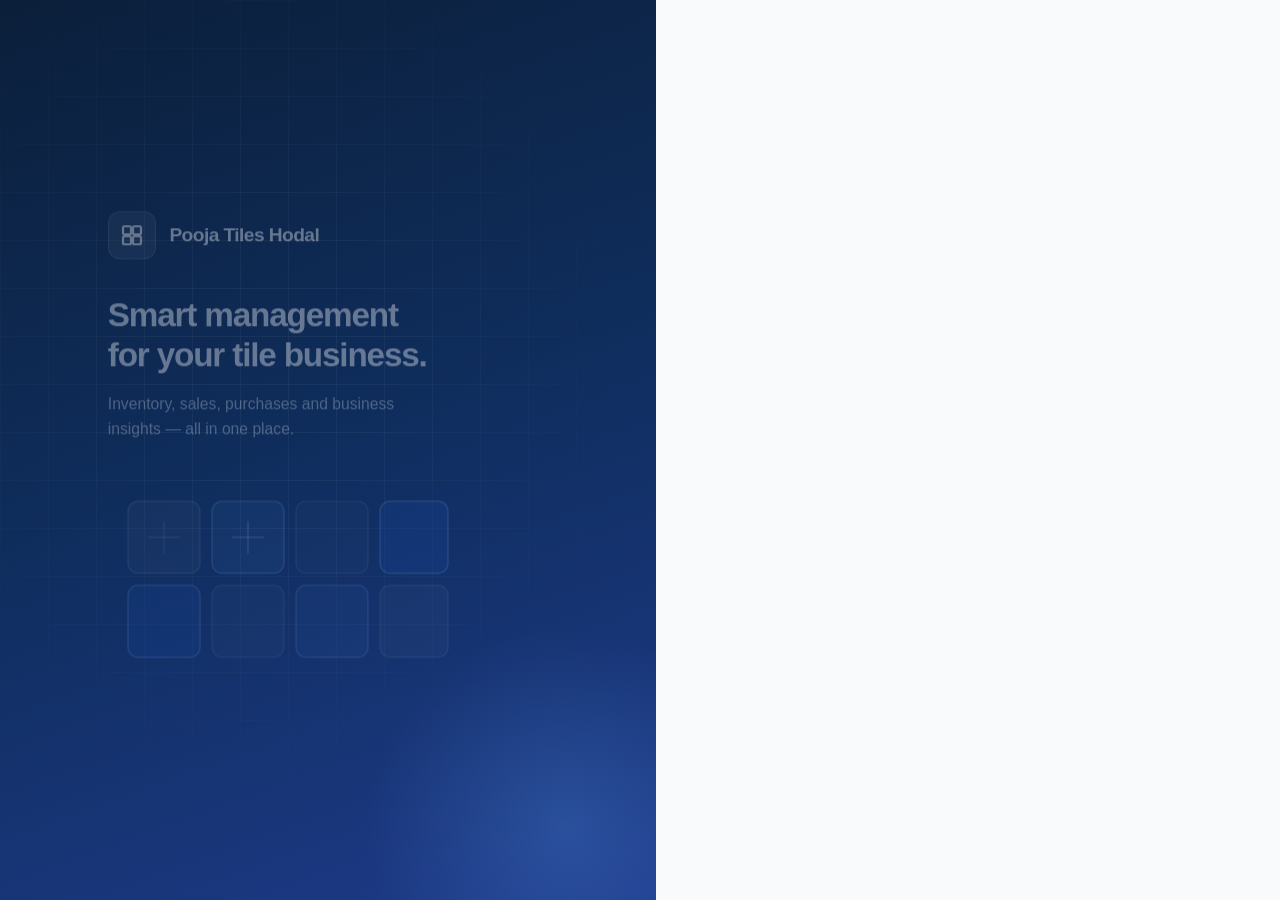
==== commit 1905203b: "change website site and make good ui" ====
--- a/frontend/dashboard.html
+++ b/frontend/dashboard.html
@@ -3,7 +3,7 @@
 <head>
   <meta charset="UTF-8">
   <meta name="viewport" content="width=device-width, initial-scale=1.0">
-  <title>Dashboard - Tile Shop Management</title>
+  <title>Dashboard — Pooja Tiles Hodal</title>
   <link rel="icon" href="favicon.svg" type="image/svg+xml">
   <link rel="preconnect" href="https://fonts.googleapis.com">
   <link rel="preconnect" href="https://fonts.gstatic.com" crossorigin>
@@ -26,8 +26,8 @@
           </svg>
         </div>
         <div class="brand-text">
-          <span class="brand-title">TilePro</span>
-          <span class="brand-subtitle">Management</span>
+          <span class="brand-title">Pooja Tiles</span>
+          <span class="brand-subtitle">Hodal</span>
         </div>
       </div>
 
@@ -167,7 +167,7 @@
         <!-- Dashboard Hero Banner -->
         <div class="dashboard-hero">
           <div class="hero-text">
-            <h2 class="hero-title">Welcome to TilePro Management</h2>
+            <h2 class="hero-title">Welcome to Pooja Tiles Hodal</h2>
             <p class="hero-desc">
               Your centralized hub for tile stock, ceramic &amp; porcelain catalog, sales orders, and vendor purchases.
             </p>
--- a/frontend/css/components.css
+++ b/frontend/css/components.css
@@ -46,7 +46,7 @@
 }
 
 .brand-title {
-  font-size: var(--font-size-md);
+  font-size: 0.95rem;
   font-weight: 700;
   color: #ffffff;
   letter-spacing: -0.02em;
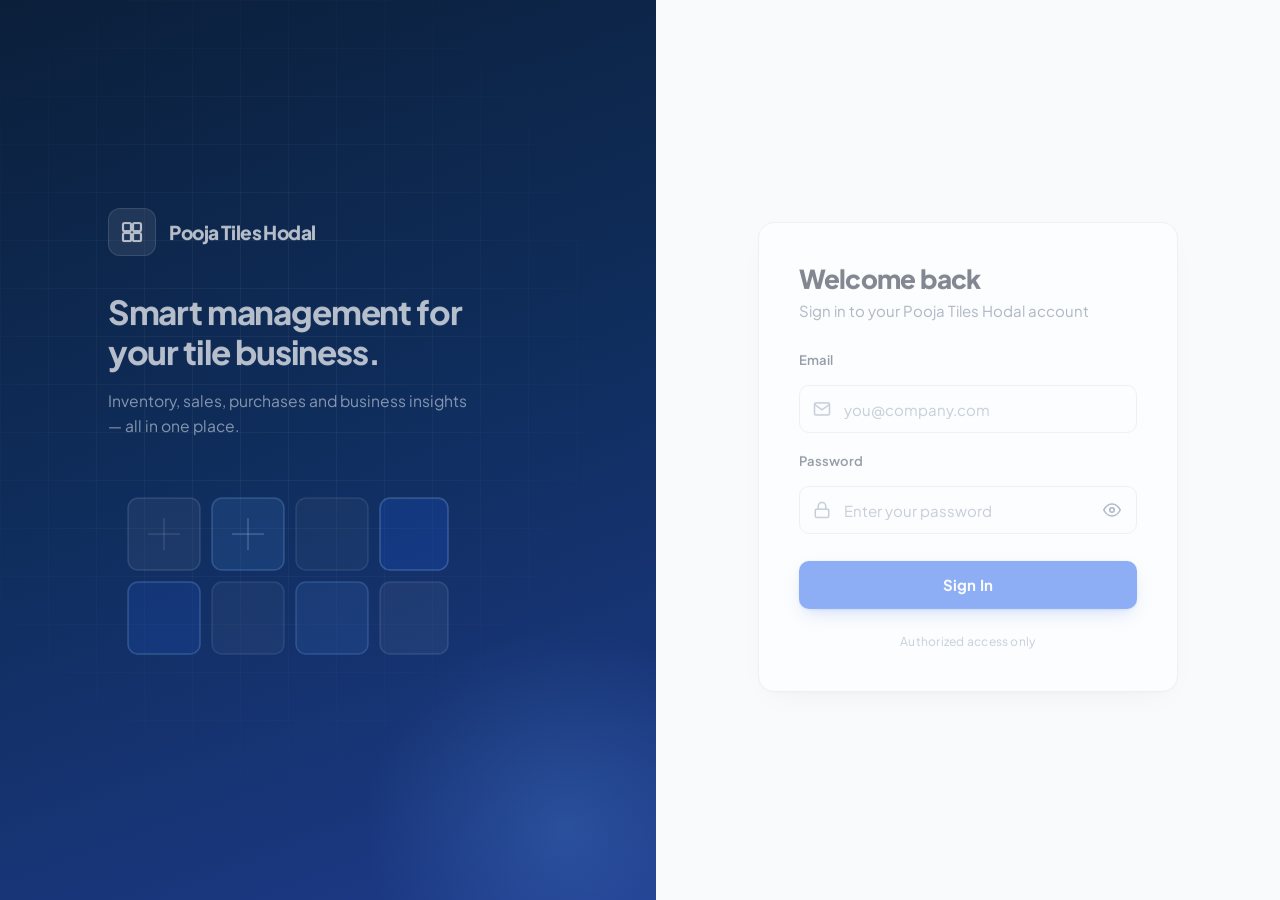
==== commit d531c365: "change the logo and security work" ====
--- a/frontend/dashboard.html
+++ b/frontend/dashboard.html
@@ -4,7 +4,7 @@
   <meta charset="UTF-8">
   <meta name="viewport" content="width=device-width, initial-scale=1.0">
   <title>Dashboard — Pooja Tiles Hodal</title>
-  <link rel="icon" href="favicon.svg" type="image/svg+xml">
+  <link rel="icon" href="pooja_tiles_logo.jpeg" type="image/jpeg">
   <link rel="preconnect" href="https://fonts.googleapis.com">
   <link rel="preconnect" href="https://fonts.gstatic.com" crossorigin>
   <link rel="stylesheet" href="css/variables.css">
@@ -18,12 +18,7 @@
     <aside class="sidebar" id="sidebar">
       <div class="sidebar-brand">
         <div class="brand-icon">
-          <svg width="22" height="22" viewBox="0 0 24 24" fill="none" stroke="currentColor" stroke-width="2.2" stroke-linecap="round" stroke-linejoin="round">
-            <rect x="3" y="3" width="8" height="8" rx="1.5"></rect>
-            <rect x="13" y="3" width="8" height="8" rx="1.5"></rect>
-            <rect x="3" y="13" width="8" height="8" rx="1.5"></rect>
-            <rect x="13" y="13" width="8" height="8" rx="1.5"></rect>
-          </svg>
+          <img src="pooja_tiles_logo.jpeg" alt="Logo" style="width: 100%; height: 100%; object-fit: cover; border-radius: 6px;">
         </div>
         <div class="brand-text">
           <span class="brand-title">Pooja Tiles</span>
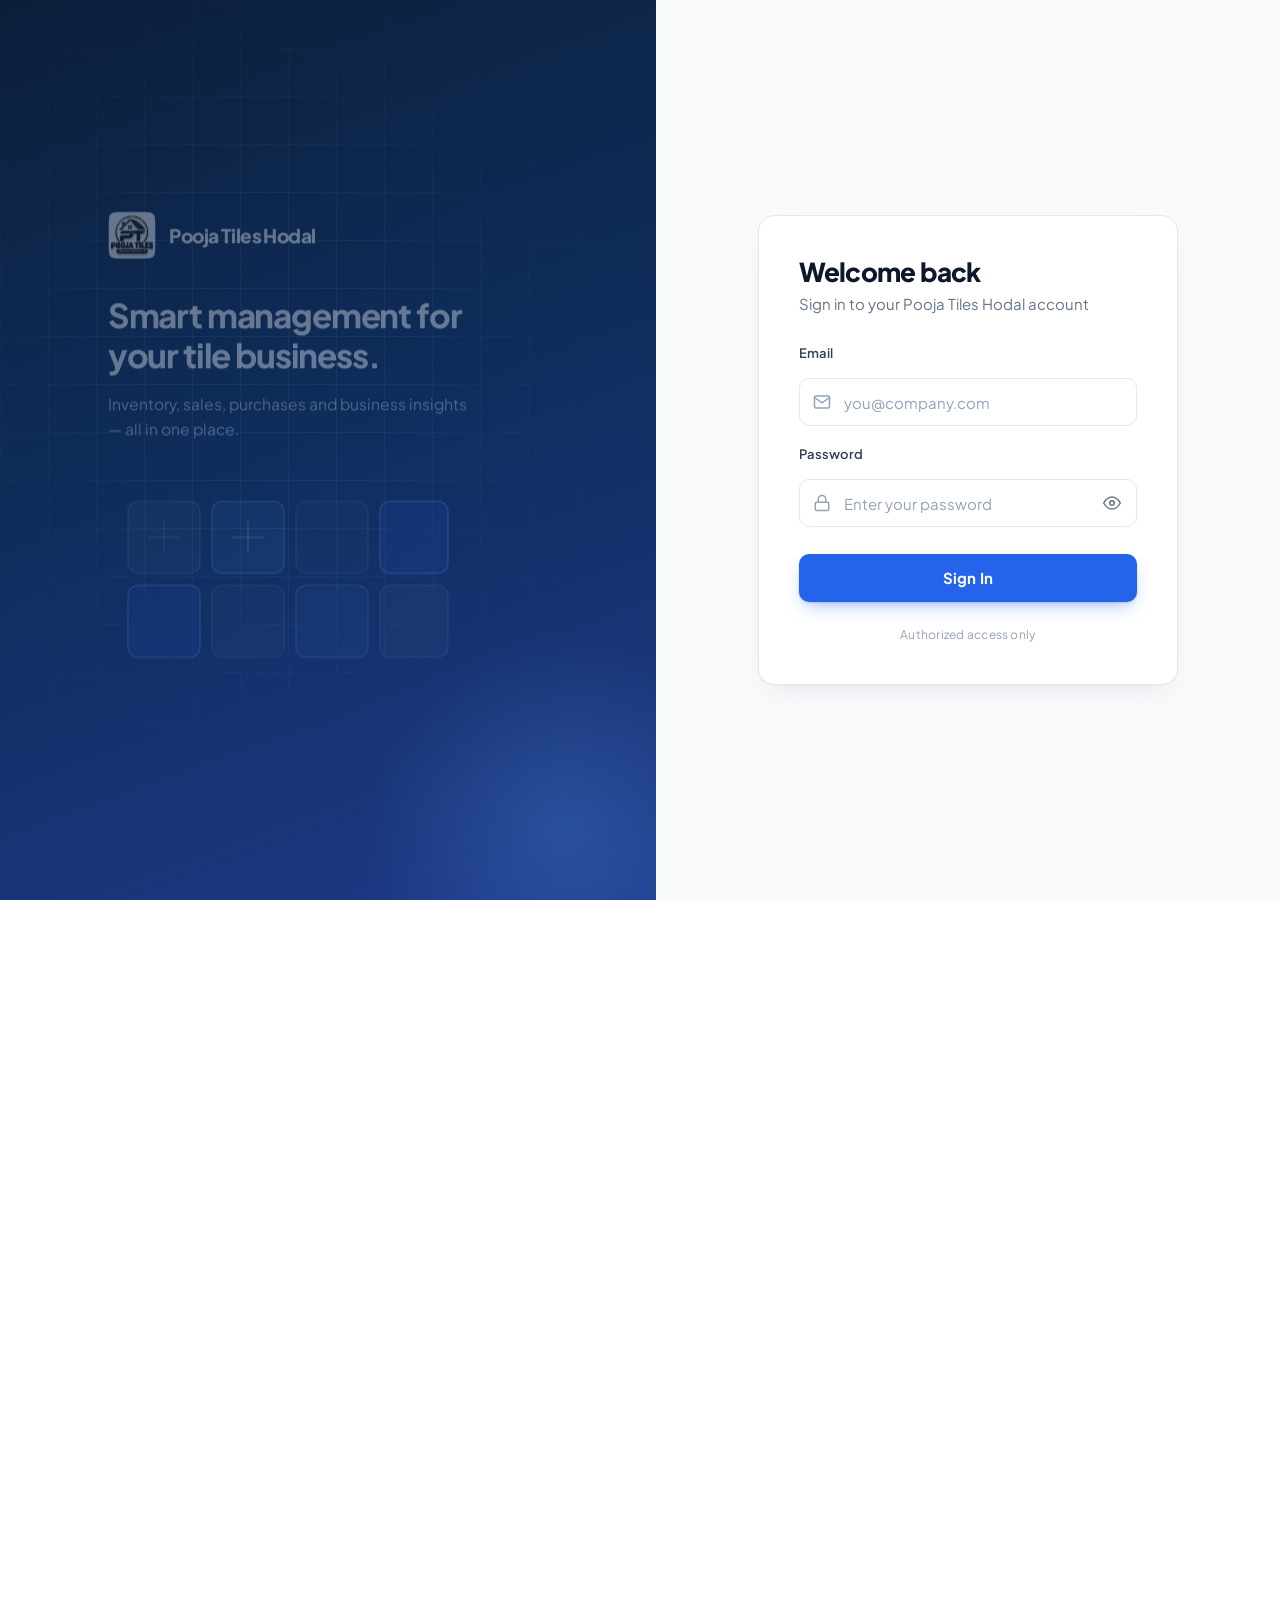
==== commit 0ed6460f: "Add staff role-based access control" ====
--- a/frontend/dashboard.html
+++ b/frontend/dashboard.html
@@ -236,7 +236,7 @@
             </div>
           </div>
 
-          <div class="stat-card">
+          <div class="stat-card" id="cardPurchaseInventoryValue">
             <div class="stat-content">
               <span class="stat-label">Purchase Inventory Value</span>
               <span class="stat-value" id="dashInventoryValue" style="font-size: 1.4rem;">₹ 0.00</span>
@@ -265,7 +265,7 @@
                   <tr>
                     <th>Product &amp; Brand</th>
                     <th>Size</th>
-                    <th>Avg Purchase Price</th>
+                    <th id="thRecentAvgPrice">Avg Purchase Price</th>
                     <th>Stock</th>
                   </tr>
                 </thead>
--- a/frontend/css/components.css
+++ b/frontend/css/components.css
@@ -1126,3 +1126,21 @@
 .toast.toast-info .toast-icon {
   color: var(--info);
 }
+
+/* ─── Role-Based UI Constraints ─────────────────────────────────────────── */
+body.role-staff a[href*="products.html"],
+body.role-staff a[href*="purchases.html"],
+body.role-staff a[href*="reports.html"] {
+  display: none !important;
+}
+
+body.role-staff .date-range-filter {
+  display: none !important;
+}
+
+body:not(.role-admin) .summary-cards-grid,
+body.role-staff .summary-cards-grid {
+  display: none !important;
+}
+
+
